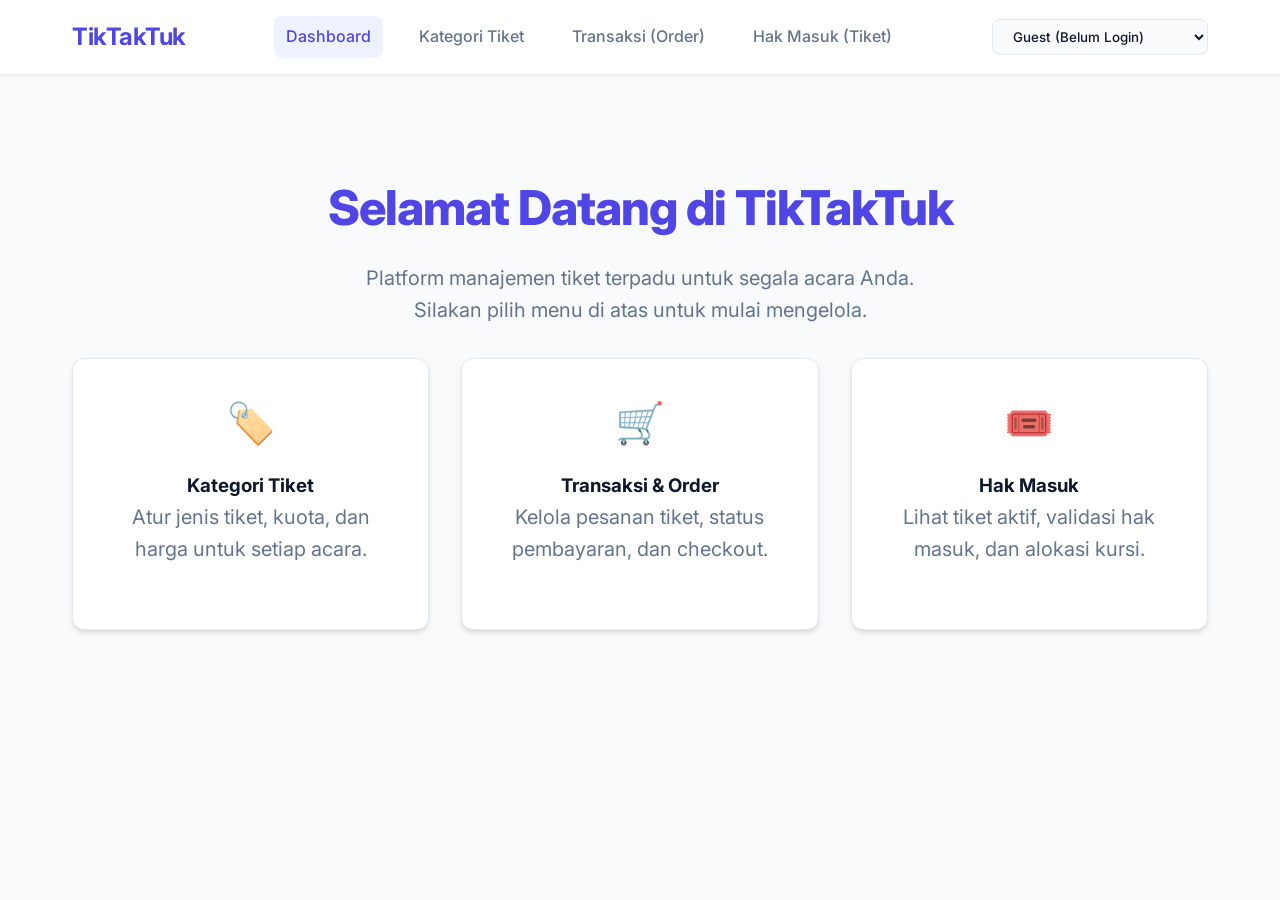
==== index.html @ 9cf74b22 "skema setup database, dummy data, fe layout" ====
<!DOCTYPE html>
<html lang="id">
<head>
    <meta charset="UTF-8">
    <meta name="viewport" content="width=device-width, initial-scale=1.0">
    <title>TikTakTuk - Dashboard</title>
    <link rel="stylesheet" href="css/style.css">
</head>
<body>
    <header>
        <div class="nav-container">
            <a href="index.html" class="logo">TikTakTuk</a>
            <nav class="nav-links">
                <a href="index.html" class="active">Dashboard</a>
                <a href="pages/ticket-category.html">Kategori Tiket</a>
                <a href="pages/order.html">Transaksi (Order)</a>
                <a href="pages/ticket.html">Hak Masuk (Tiket)</a>
            </nav>
            <div class="role-selector">
                <select id="roleSelector" aria-label="Role Selector">
                    <option value="Admin">Login Sebagai: Admin</option>
                    <option value="Organizer">Login Sebagai: Organizer</option>
                    <option value="Customer">Login Sebagai: Customer</option>
                    <option value="Guest">Guest (Belum Login)</option>
                </select>
            </div>
        </div>
    </header>

    <main>
        <div class="hero">
            <h1>Selamat Datang di TikTakTuk</h1>
            <p>Platform manajemen tiket terpadu untuk segala acara Anda. Silakan pilih menu di atas untuk mulai mengelola.</p>
            
            <div class="features">
                <a href="pages/ticket-category.html" class="card feature-card">
                    <div class="feature-icon">🏷️</div>
                    <h3>Kategori Tiket</h3>
                    <p>Atur jenis tiket, kuota, dan harga untuk setiap acara.</p>
                </a>
                <a href="pages/order.html" class="card feature-card">
                    <div class="feature-icon">🛒</div>
                    <h3>Transaksi & Order</h3>
                    <p>Kelola pesanan tiket, status pembayaran, dan checkout.</p>
                </a>
                <a href="pages/ticket.html" class="card feature-card">
                    <div class="feature-icon">🎟️</div>
                    <h3>Hak Masuk</h3>
                    <p>Lihat tiket aktif, validasi hak masuk, dan alokasi kursi.</p>
                </a>
            </div>
        </div>
    </main>

    <script src="js/app.js"></script>
</body>
</html>
---- css/style.css ----
@import url('https://fonts.googleapis.com/css2?family=Inter:wght@300;400;500;600;700&display=swap');

:root {
    --primary: #4f46e5;
    --primary-hover: #4338ca;
    --secondary: #10b981;
    --secondary-hover: #059669;
    --danger: #ef4444;
    --danger-hover: #dc2626;
    --bg-main: #f8fafc;
    --bg-card: #ffffff;
    --text-main: #0f172a;
    --text-muted: #64748b;
    --border: #e2e8f0;
    --radius: 12px;
    --shadow: 0 4px 6px -1px rgb(0 0 0 / 0.1), 0 2px 4px -2px rgb(0 0 0 / 0.1);
    --shadow-hover: 0 10px 15px -3px rgb(0 0 0 / 0.1), 0 4px 6px -4px rgb(0 0 0 / 0.1);
    --transition: all 0.3s ease;
}

* {
    margin: 0;
    padding: 0;
    box-sizing: border-box;
    font-family: 'Inter', sans-serif;
}

body {
    background-color: var(--bg-main);
    color: var(--text-main);
    line-height: 1.6;
}

/* Header & Nav */
header {
    background-color: var(--bg-card);
    box-shadow: 0 1px 3px 0 rgb(0 0 0 / 0.1);
    position: sticky;
    top: 0;
    z-index: 50;
}

.nav-container {
    max-width: 1200px;
    margin: 0 auto;
    padding: 1rem 2rem;
    display: flex;
    justify-content: space-between;
    align-items: center;
}

.logo {
    font-size: 1.5rem;
    font-weight: 700;
    color: var(--primary);
    text-decoration: none;
    letter-spacing: -0.5px;
}

.nav-links {
    display: flex;
    gap: 1.5rem;
    align-items: center;
}

.nav-links a {
    text-decoration: none;
    color: var(--text-muted);
    font-weight: 500;
    transition: var(--transition);
    padding: 0.5rem 0.75rem;
    border-radius: 8px;
}

.nav-links a:hover, .nav-links a.active {
    color: var(--primary);
    background-color: #eef2ff;
}

.role-selector select {
    padding: 0.5rem 1rem;
    border-radius: 8px;
    border: 1px solid var(--border);
    background-color: var(--bg-main);
    font-weight: 500;
    color: var(--text-main);
    cursor: pointer;
    outline: none;
    transition: var(--transition);
}

.role-selector select:focus {
    border-color: var(--primary);
    box-shadow: 0 0 0 3px rgba(79, 70, 229, 0.2);
}

/* Main Layout */
main {
    max-width: 1200px;
    margin: 2rem auto;
    padding: 0 2rem;
}

.page-header {
    display: flex;
    justify-content: space-between;
    align-items: center;
    margin-bottom: 2rem;
}

.page-title {
    font-size: 1.875rem;
    font-weight: 700;
    color: var(--text-main);
}

/* Buttons */
.btn {
    display: inline-flex;
    align-items: center;
    justify-content: center;
    padding: 0.625rem 1.25rem;
    border-radius: 8px;
    font-weight: 600;
    font-size: 0.875rem;
    cursor: pointer;
    transition: var(--transition);
    border: none;
    outline: none;
}

.btn-primary {
    background-color: var(--primary);
    color: white;
}

.btn-primary:hover {
    background-color: var(--primary-hover);
    transform: translateY(-1px);
    box-shadow: var(--shadow);
}

.btn-danger {
    background-color: var(--danger);
    color: white;
}

.btn-danger:hover {
    background-color: var(--danger-hover);
}

.btn-secondary {
    background-color: white;
    color: var(--text-main);
    border: 1px solid var(--border);
}

.btn-secondary:hover {
    background-color: var(--bg-main);
}

.btn-sm {
    padding: 0.375rem 0.75rem;
    font-size: 0.75rem;
}

/* Cards & Tables */
.card {
    background: var(--bg-card);
    border-radius: var(--radius);
    box-shadow: var(--shadow);
    padding: 1.5rem;
    margin-bottom: 1.5rem;
    border: 1px solid var(--border);
}

.table-container {
    overflow-x: auto;
}

table {
    width: 100%;
    border-collapse: collapse;
    white-space: nowrap;
}

th {
    background-color: #f8fafc;
    color: var(--text-muted);
    font-weight: 600;
    text-transform: uppercase;
    font-size: 0.75rem;
    letter-spacing: 0.05em;
    padding: 1rem;
    text-align: left;
    border-bottom: 1px solid var(--border);
}

td {
    padding: 1rem;
    border-bottom: 1px solid var(--border);
    color: var(--text-main);
    font-size: 0.875rem;
}

tr:last-child td {
    border-bottom: none;
}

tr:hover td {
    background-color: #f1f5f9;
}

.actions {
    display: flex;
    gap: 0.5rem;
}

/* Badges */
.badge {
    padding: 0.25rem 0.75rem;
    border-radius: 9999px;
    font-size: 0.75rem;
    font-weight: 600;
}

.badge-success { background: #d1fae5; color: #065f46; }
.badge-warning { background: #fef3c7; color: #92400e; }
.badge-danger { background: #fee2e2; color: #991b1b; }
.badge-info { background: #e0e7ff; color: #3730a3; }

/* Modals */
.modal-backdrop {
    position: fixed;
    top: 0; left: 0; right: 0; bottom: 0;
    background: rgba(15, 23, 42, 0.6);
    backdrop-filter: blur(4px);
    display: flex;
    align-items: center;
    justify-content: center;
    z-index: 100;
    opacity: 0;
    pointer-events: none;
    transition: var(--transition);
}

.modal-backdrop.show {
    opacity: 1;
    pointer-events: auto;
}

.modal {
    background: var(--bg-card);
    border-radius: var(--radius);
    width: 100%;
    max-width: 500px;
    padding: 2rem;
    box-shadow: 0 20px 25px -5px rgb(0 0 0 / 0.1), 0 8px 10px -6px rgb(0 0 0 / 0.1);
    transform: scale(0.95);
    transition: var(--transition);
}

.modal-backdrop.show .modal {
    transform: scale(1);
}

.modal-title {
    font-size: 1.25rem;
    font-weight: 600;
    margin-bottom: 1.5rem;
    color: var(--text-main);
}

/* Forms */
.form-group {
    margin-bottom: 1.25rem;
}

.form-group label {
    display: block;
    font-size: 0.875rem;
    font-weight: 500;
    margin-bottom: 0.5rem;
    color: var(--text-main);
}

.form-control {
    width: 100%;
    padding: 0.625rem 1rem;
    border: 1px solid var(--border);
    border-radius: 8px;
    font-size: 0.875rem;
    transition: var(--transition);
    outline: none;
}

.form-control:focus {
    border-color: var(--primary);
    box-shadow: 0 0 0 3px rgba(79, 70, 229, 0.2);
}

.form-control:disabled {
    background-color: #f1f5f9;
    cursor: not-allowed;
}

.modal-actions {
    display: flex;
    justify-content: flex-end;
    gap: 1rem;
    margin-top: 2rem;
}

/* Hidden elements */
.d-none {
    display: none !important;
}

/* Home Page Specific */
.hero {
    text-align: center;
    padding: 4rem 0;
}

.hero h1 {
    font-size: 3rem;
    font-weight: 800;
    color: var(--primary);
    margin-bottom: 1rem;
    letter-spacing: -1px;
}

.hero p {
    font-size: 1.25rem;
    color: var(--text-muted);
    max-width: 600px;
    margin: 0 auto 2rem;
}

.features {
    display: grid;
    grid-template-columns: repeat(auto-fit, minmax(300px, 1fr));
    gap: 2rem;
    margin-top: 2rem;
}

.feature-card {
    text-align: center;
    padding: 2rem;
    transition: var(--transition);
    cursor: pointer;
    text-decoration: none;
    color: inherit;
    display: block;
}

.feature-card:hover {
    transform: translateY(-5px);
    border-color: var(--primary);
}

.feature-icon {
    font-size: 2.5rem;
    margin-bottom: 1rem;
}
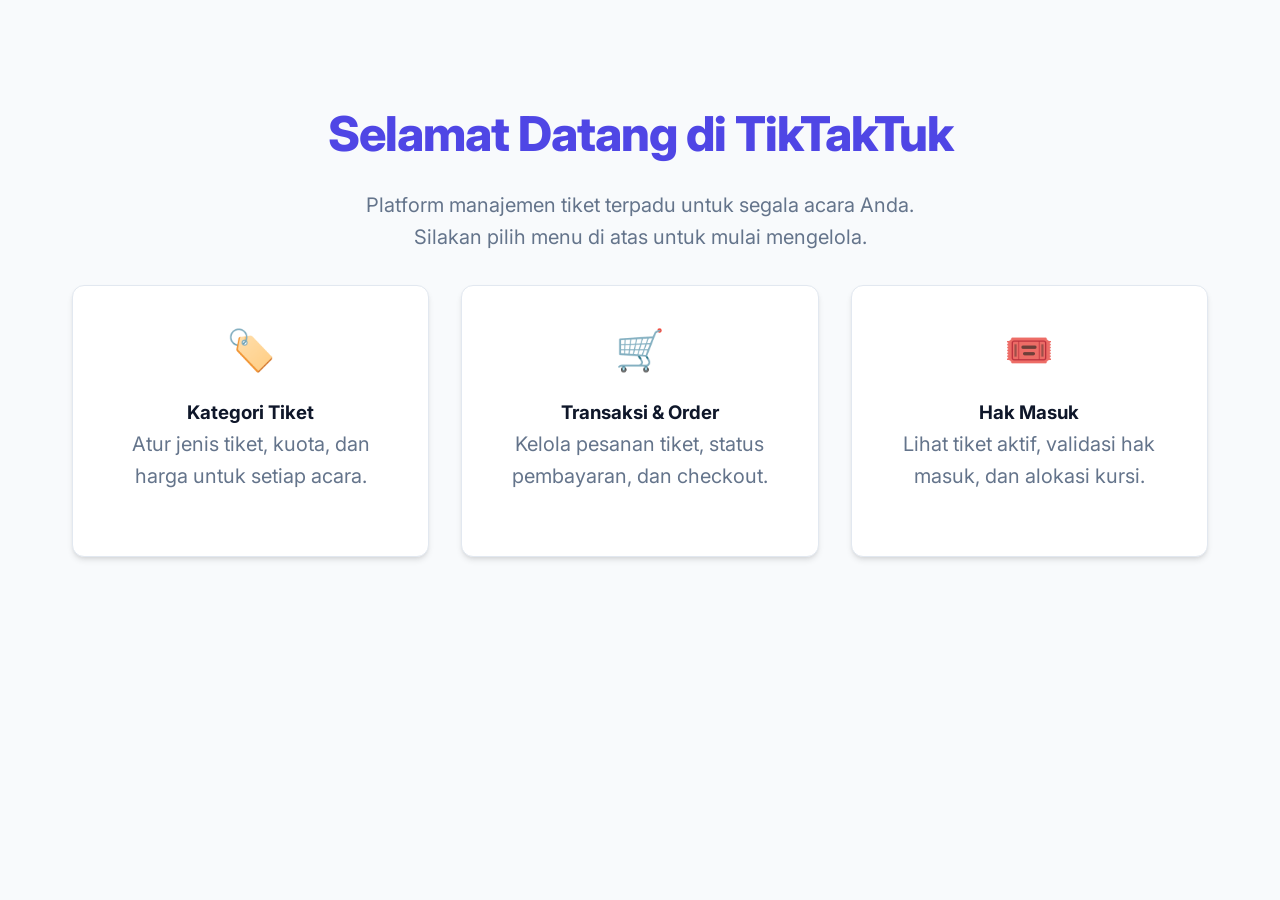
==== commit c4aac0f3: "setup navbar" ====
--- a/index.html
+++ b/index.html
@@ -7,25 +7,7 @@
     <link rel="stylesheet" href="css/style.css">
 </head>
 <body>
-    <header>
-        <div class="nav-container">
-            <a href="index.html" class="logo">TikTakTuk</a>
-            <nav class="nav-links">
-                <a href="index.html" class="active">Dashboard</a>
-                <a href="pages/ticket-category.html">Kategori Tiket</a>
-                <a href="pages/order.html">Transaksi (Order)</a>
-                <a href="pages/ticket.html">Hak Masuk (Tiket)</a>
-            </nav>
-            <div class="role-selector">
-                <select id="roleSelector" aria-label="Role Selector">
-                    <option value="Admin">Login Sebagai: Admin</option>
-                    <option value="Organizer">Login Sebagai: Organizer</option>
-                    <option value="Customer">Login Sebagai: Customer</option>
-                    <option value="Guest">Guest (Belum Login)</option>
-                </select>
-            </div>
-        </div>
-    </header>
+    <header id="dynamicNavbar"></header>
 
     <main>
         <div class="hero">
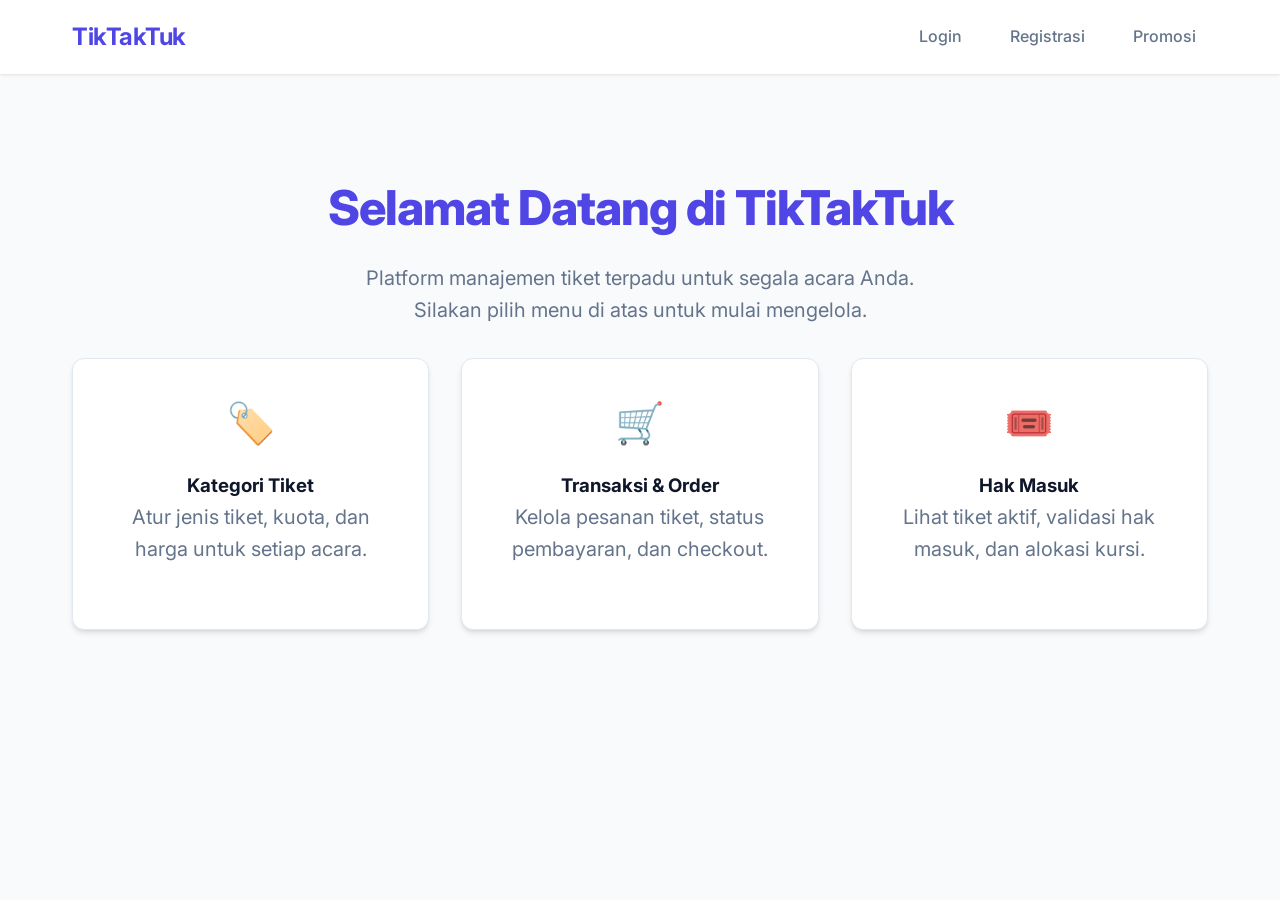
==== commit 2ff19995: "bagian biru" ====
--- a/index.html
+++ b/index.html
@@ -1,39 +1,39 @@
-<!DOCTYPE html>
-<html lang="id">
-<head>
-    <meta charset="UTF-8">
-    <meta name="viewport" content="width=device-width, initial-scale=1.0">
-    <title>TikTakTuk - Dashboard</title>
-    <link rel="stylesheet" href="css/style.css">
-</head>
-<body>
-    <header id="dynamicNavbar"></header>
-
-    <main>
-        <div class="hero">
-            <h1>Selamat Datang di TikTakTuk</h1>
-            <p>Platform manajemen tiket terpadu untuk segala acara Anda. Silakan pilih menu di atas untuk mulai mengelola.</p>
-            
-            <div class="features">
-                <a href="pages/ticket-category.html" class="card feature-card">
-                    <div class="feature-icon">🏷️</div>
-                    <h3>Kategori Tiket</h3>
-                    <p>Atur jenis tiket, kuota, dan harga untuk setiap acara.</p>
-                </a>
-                <a href="pages/order.html" class="card feature-card">
-                    <div class="feature-icon">🛒</div>
-                    <h3>Transaksi & Order</h3>
-                    <p>Kelola pesanan tiket, status pembayaran, dan checkout.</p>
-                </a>
-                <a href="pages/ticket.html" class="card feature-card">
-                    <div class="feature-icon">🎟️</div>
-                    <h3>Hak Masuk</h3>
-                    <p>Lihat tiket aktif, validasi hak masuk, dan alokasi kursi.</p>
-                </a>
-            </div>
-        </div>
-    </main>
-
-    <script src="js/app.js"></script>
-</body>
-</html>
+<!DOCTYPE html>
+<html lang="id">
+<head>
+    <meta charset="UTF-8">
+    <meta name="viewport" content="width=device-width, initial-scale=1.0">
+    <title>TikTakTuk - Dashboard</title>
+    <link rel="stylesheet" href="css/style.css">
+</head>
+<body>
+    <header id="dynamicNavbar"></header>
+
+    <main>
+        <div class="hero">
+            <h1>Selamat Datang di TikTakTuk</h1>
+            <p>Platform manajemen tiket terpadu untuk segala acara Anda. Silakan pilih menu di atas untuk mulai mengelola.</p>
+            
+            <div class="features">
+                <a href="pages/ticket-category.html" class="card feature-card">
+                    <div class="feature-icon">🏷️</div>
+                    <h3>Kategori Tiket</h3>
+                    <p>Atur jenis tiket, kuota, dan harga untuk setiap acara.</p>
+                </a>
+                <a href="pages/order.html" class="card feature-card">
+                    <div class="feature-icon">🛒</div>
+                    <h3>Transaksi & Order</h3>
+                    <p>Kelola pesanan tiket, status pembayaran, dan checkout.</p>
+                </a>
+                <a href="pages/ticket.html" class="card feature-card">
+                    <div class="feature-icon">🎟️</div>
+                    <h3>Hak Masuk</h3>
+                    <p>Lihat tiket aktif, validasi hak masuk, dan alokasi kursi.</p>
+                </a>
+            </div>
+        </div>
+    </main>
+
+    <script src="js/app.js"></script>
+</body>
+</html>
